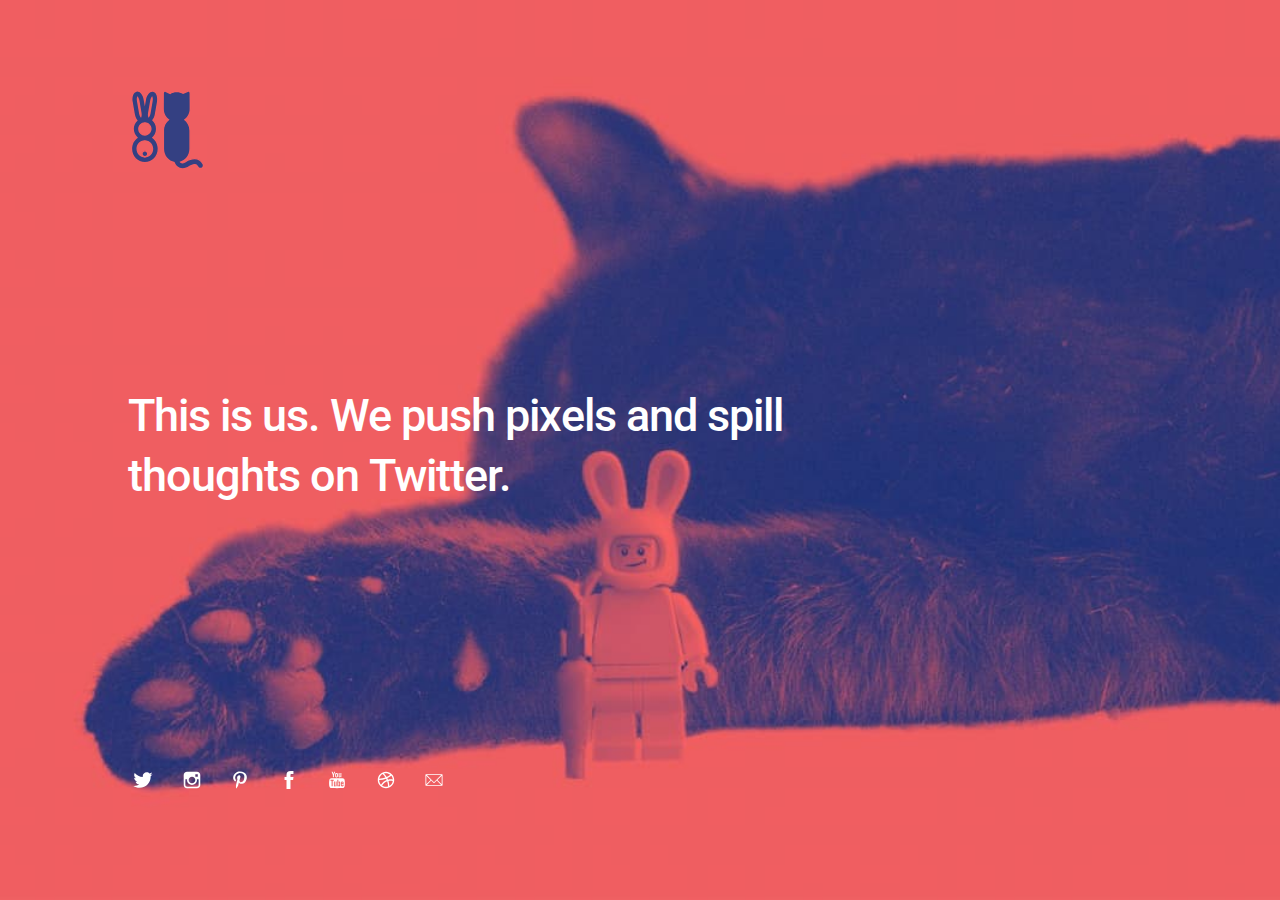
==== index.html @ 2651a882 "Step1" ====
<!DOCTYPE html>
<html lang="de">

<head>

	<meta charset="UTF-8" />
	<meta http-equiv="X-UA-Compatible" content="IE=edge" />

	<!-- SEO -->
	<title>Meine schöne Website</title>
	<meta name="description" content="Das ist die Beschreibung" />
	<meta name="robots" content="index, follow" />

	<!-- Social & Open Graph -->
	<meta property="og:title" content="" />
	<meta property="og:description" content="" />
	<meta property="og:image" content="">
	<meta property="og:url" content=""/>
	<meta name="twitter:title" content="" />
	<meta name="twitter:description" content="" />
	<meta name="twitter:image" content="" />
	<meta name="twitter:card" content="summary_large_image" />
	<meta name="twitter:site" content="" />
	<meta name="twitter:creator" content="" />

	<!-- Favicon -->
	<link rel="icon" type="image/png" href="images/favicon.png" sizes="32x32">

	<!-- Styles -->
	<link rel='stylesheet' href='assets/css/me.css' type='text/css' media='screen' />
	<meta name="viewport" content="width=device-width,initial-scale=1" />

</head>

<body id="fullsingle" class="page-template-page-fullsingle-me">

<div class="fs-me">

	<!-- Content Container -->
	<div class="me-content">

		<div class="logo">

			<img src="images/logo.svg" alt="Logo" width=80 height=80/>

		</div>

		<div class="bio">

			<p>This is us. We push pixels and spill thoughts on Twitter.</p>

		</div>

		<div class="network">

			<ul>

				<li>
					<a class="icon-twitter" href="#">
						<svg class="svg-icon" viewBox="0 0 20 20">
							<path fill="none" d="M18.258,3.266c-0.693,0.405-1.46,0.698-2.277,0.857c-0.653-0.686-1.586-1.115-2.618-1.115c-1.98,0-3.586,1.581-3.586,3.53c0,0.276,0.031,0.545,0.092,0.805C6.888,7.195,4.245,5.79,2.476,3.654C2.167,4.176,1.99,4.781,1.99,5.429c0,1.224,0.633,2.305,1.596,2.938C2.999,8.349,2.445,8.19,1.961,7.925C1.96,7.94,1.96,7.954,1.96,7.97c0,1.71,1.237,3.138,2.877,3.462c-0.301,0.08-0.617,0.123-0.945,0.123c-0.23,0-0.456-0.021-0.674-0.062c0.456,1.402,1.781,2.422,3.35,2.451c-1.228,0.947-2.773,1.512-4.454,1.512c-0.291,0-0.575-0.016-0.855-0.049c1.588,1,3.473,1.586,5.498,1.586c6.598,0,10.205-5.379,10.205-10.045c0-0.153-0.003-0.305-0.01-0.456c0.7-0.499,1.308-1.12,1.789-1.827c-0.644,0.28-1.334,0.469-2.06,0.555C17.422,4.782,17.99,4.091,18.258,3.266"></path>
						</svg>
					</a>
				</li>

				<li>
					<a class="icon-instagram" href="#">
						<svg class="svg-icon" viewBox="0 0 20 20">
							<path fill="none" d="M14.52,2.469H5.482c-1.664,0-3.013,1.349-3.013,3.013v9.038c0,1.662,1.349,3.012,3.013,3.012h9.038c1.662,0,3.012-1.35,3.012-3.012V5.482C17.531,3.818,16.182,2.469,14.52,2.469 M13.012,4.729h2.26v2.259h-2.26V4.729z M10,6.988c1.664,0,3.012,1.349,3.012,3.012c0,1.664-1.348,3.013-3.012,3.013c-1.664,0-3.012-1.349-3.012-3.013C6.988,8.336,8.336,6.988,10,6.988 M16.025,14.52c0,0.831-0.676,1.506-1.506,1.506H5.482c-0.831,0-1.507-0.675-1.507-1.506V9.247h1.583C5.516,9.494,5.482,9.743,5.482,10c0,2.497,2.023,4.52,4.518,4.52c2.494,0,4.52-2.022,4.52-4.52c0-0.257-0.035-0.506-0.076-0.753h1.582V14.52z"></path>
						</svg>
					</a>
				</li>

				<li>
					<a class="icon-pinterest" href="#">
						<svg class="svg-icon" viewBox="0 0 20 20">
							<path fill="none" d="M9.797,2.214C9.466,2.256,9.134,2.297,8.802,2.338C8.178,2.493,7.498,2.64,6.993,2.935C5.646,3.723,4.712,4.643,4.087,6.139C3.985,6.381,3.982,6.615,3.909,6.884c-0.48,1.744,0.37,3.548,1.402,4.173c0.198,0.119,0.649,0.332,0.815,0.049c0.092-0.156,0.071-0.364,0.128-0.546c0.037-0.12,0.154-0.347,0.127-0.496c-0.046-0.255-0.319-0.416-0.434-0.62C5.715,9.027,5.703,8.658,5.59,8.101c0.009-0.075,0.017-0.149,0.026-0.224C5.65,7.254,5.755,6.805,5.948,6.362c0.564-1.301,1.47-2.025,2.931-2.458c0.327-0.097,1.25-0.252,1.734-0.149c0.289,0.05,0.577,0.099,0.866,0.149c1.048,0.33,1.811,0.938,2.218,1.888c0.256,0.591,0.33,1.725,0.154,2.483c-0.085,0.36-0.072,0.667-0.179,0.993c-0.397,1.206-0.979,2.323-2.295,2.633c-0.868,0.205-1.519-0.324-1.733-0.869c-0.06-0.151-0.161-0.418-0.101-0.671c0.229-0.978,0.56-1.854,0.815-2.831c0.243-0.931-0.218-1.665-0.943-1.837C8.513,5.478,7.816,6.312,7.579,6.858C7.39,7.292,7.276,8.093,7.426,8.672c0.047,0.183,0.269,0.674,0.23,0.844c-0.174,0.755-0.372,1.568-0.587,2.31c-0.223,0.771-0.344,1.562-0.56,2.311c-0.1,0.342-0.096,0.709-0.179,1.066v0.521c-0.075,0.33-0.019,0.916,0.051,1.242c0.045,0.209-0.027,0.467,0.076,0.621c0.002,0.111,0.017,0.135,0.052,0.199c0.319-0.01,0.758-0.848,0.917-1.094c0.304-0.467,0.584-0.967,0.816-1.514c0.208-0.494,0.241-1.039,0.408-1.566c0.12-0.379,0.292-0.824,0.331-1.24h0.025c0.066,0.229,0.306,0.395,0.485,0.52c0.56,0.4,1.525,0.77,2.573,0.523c1.188-0.281,2.133-0.838,2.755-1.664c0.457-0.609,0.804-1.313,1.07-2.112c0.131-0.392,0.158-0.826,0.256-1.241c0.241-1.043-0.082-2.298-0.384-2.981C14.847,3.35,12.902,2.17,9.797,2.214"></path>
						</svg>
					</a>
				</li>

				<li>
					<a class="icon-facebook" href="#">
						<svg class="svg-icon" viewBox="0 0 20 20">
							<path fill="none" d="M11.344,5.71c0-0.73,0.074-1.122,1.199-1.122h1.502V1.871h-2.404c-2.886,0-3.903,1.36-3.903,3.646v1.765h-1.8V10h1.8v8.128h3.601V10h2.403l0.32-2.718h-2.724L11.344,5.71z"></path>
						</svg>
					</a>
				</li>

				<li>
					<a class="icon-youtube" href="#">
						<svg class="svg-icon" viewBox="0 0 20 20">
							<path fill="none" d="M9.426,7.625h0.271c0.596,0,1.079-0.48,1.079-1.073V4.808c0-0.593-0.483-1.073-1.079-1.073H9.426c-0.597,0-1.079,0.48-1.079,1.073v1.745C8.347,7.145,8.83,7.625,9.426,7.625 M9.156,4.741c0-0.222,0.182-0.402,0.404-0.402c0.225,0,0.405,0.18,0.405,0.402V6.62c0,0.222-0.181,0.402-0.405,0.402c-0.223,0-0.404-0.181-0.404-0.402V4.741z M12.126,7.625c0.539,0,1.013-0.47,1.013-0.47v0.403h0.81V3.735h-0.81v2.952c0,0-0.271,0.335-0.54,0.335c-0.271,0-0.271-0.202-0.271-0.202V3.735h-0.81v3.354C11.519,7.089,11.586,7.625,12.126,7.625 M6.254,7.559H7.2v-2.08l1.079-2.952H7.401L6.727,4.473L6.052,2.527H5.107l1.146,2.952V7.559z M11.586,12.003c-0.175,0-0.312,0.104-0.405,0.204v2.706c0.086,0.091,0.213,0.18,0.405,0.18c0.405,0,0.405-0.451,0.405-0.451v-2.188C11.991,12.453,11.924,12.003,11.586,12.003 M14.961,8.463c0,0-2.477-0.129-4.961-0.129c-2.475,0-4.96,0.129-4.96,0.129c-1.119,0-2.025,0.864-2.025,1.93c0,0-0.203,1.252-0.203,2.511c0,1.252,0.203,2.51,0.203,2.51c0,1.066,0.906,1.931,2.025,1.931c0,0,2.438,0.129,4.96,0.129c2.437,0,4.961-0.129,4.961-0.129c1.117,0,2.024-0.864,2.024-1.931c0,0,0.202-1.268,0.202-2.51c0-1.268-0.202-2.511-0.202-2.511C16.985,9.328,16.078,8.463,14.961,8.463 M7.065,10.651H6.052v5.085H5.107v-5.085H4.095V9.814h2.97V10.651z M9.628,15.736h-0.81v-0.386c0,0-0.472,0.45-1.012,0.45c-0.54,0-0.606-0.515-0.606-0.515v-3.991h0.809v3.733c0,0,0,0.193,0.271,0.193c0.27,0,0.54-0.322,0.54-0.322v-3.604h0.81V15.736z M12.801,14.771c0,0,0,1.03-0.742,1.03c-0.455,0-0.73-0.241-0.878-0.429v0.364h-0.876V9.814h0.876v1.92c0.135-0.142,0.464-0.439,0.878-0.439c0.54,0,0.742,0.45,0.742,1.03V14.771z M15.973,12.39v1.287h-1.688v0.965c0,0,0,0.451,0.405,0.451s0.405-0.451,0.405-0.451v-0.45h0.877v0.708c0,0-0.136,0.901-1.215,0.901c-1.08,0-1.282-0.901-1.282-0.901v-2.51c0,0,0-1.095,1.282-1.095S15.973,12.39,15.973,12.39 M14.69,12.003c-0.405,0-0.405,0.45-0.405,0.45v0.579h0.811v-0.579C15.096,12.453,15.096,12.003,14.69,12.003"></path>
						</svg>
					</a>
				</li>

				<li>
					<a class="icon-dribbble" href="#">
						<svg class="svg-icon" viewBox="0 0 20 20">
							<path fill="none" d="M10,2.531c-4.125,0-7.469,3.344-7.469,7.469c0,4.125,3.344,7.469,7.469,7.469c4.125,0,7.469-3.344,7.469-7.469C17.469,5.875,14.125,2.531,10,2.531 M10,3.776c1.48,0,2.84,0.519,3.908,1.384c-1.009,0.811-2.111,1.512-3.298,2.066C9.914,6.072,9.077,5.017,8.14,4.059C8.728,3.876,9.352,3.776,10,3.776 M6.903,4.606c0.962,0.93,1.82,1.969,2.53,3.112C7.707,8.364,5.849,8.734,3.902,8.75C4.264,6.976,5.382,5.481,6.903,4.606 M3.776,10c2.219,0,4.338-0.418,6.29-1.175c0.209,0.404,0.405,0.813,0.579,1.236c-2.147,0.805-3.953,2.294-5.177,4.195C4.421,13.143,3.776,11.648,3.776,10 M10,16.224c-1.337,0-2.572-0.426-3.586-1.143c1.079-1.748,2.709-3.119,4.659-3.853c0.483,1.488,0.755,3.071,0.784,4.714C11.271,16.125,10.646,16.224,10,16.224 M13.075,15.407c-0.072-1.577-0.342-3.103-0.806-4.542c0.673-0.154,1.369-0.243,2.087-0.243c0.621,0,1.22,0.085,1.807,0.203C15.902,12.791,14.728,14.465,13.075,15.407 M14.356,9.378c-0.868,0-1.708,0.116-2.515,0.313c-0.188-0.464-0.396-0.917-0.621-1.359c1.294-0.612,2.492-1.387,3.587-2.284c0.798,0.97,1.302,2.187,1.395,3.517C15.602,9.455,14.99,9.378,14.356,9.378"></path>
						</svg>
					</a>
				</li>

				<!-- email icon reference one -->
				<li>
					<a class="icon-email" href="#">
						<svg class="svg-icon" viewBox="0 0 20 20">
							<path d="M17.388,4.751H2.613c-0.213,0-0.389,0.175-0.389,0.389v9.72c0,0.216,0.175,0.389,0.389,0.389h14.775c0.214,0,0.389-0.173,0.389-0.389v-9.72C17.776,4.926,17.602,4.751,17.388,4.751 M16.448,5.53L10,11.984L3.552,5.53H16.448zM3.002,6.081l3.921,3.925l-3.921,3.925V6.081z M3.56,14.471l3.914-3.916l2.253,2.253c0.153,0.153,0.395,0.153,0.548,0l2.253-2.253l3.913,3.916H3.56z M16.999,13.931l-3.921-3.925l3.921-3.925V13.931z"></path>
						</svg>
					</a>
				</li>

				<!-- email icon reference two
				<li>
					<a class="icon-email" href="#">
						<svg class="svg-icon" viewBox="0 0 20 20">
							<path fill="none" d="M19.291,3.026c0.002-0.15-0.053-0.301-0.167-0.415c-0.122-0.122-0.286-0.172-0.444-0.161H1.196
								c-0.16-0.011-0.322,0.039-0.444,0.161C0.637,2.725,0.583,2.875,0.585,3.026c0,0.003-0.002,0.006-0.002,0.009v14.032
								c0,0.322,0.262,0.584,0.585,0.584h17.54c0.322,0,0.584-0.262,0.584-0.584V3.035C19.292,3.032,19.291,3.029,19.291,3.026z
								 M17.147,3.619l-7.21,6.251L2.728,3.619H17.147z M18.122,15.896c0,0.323-0.261,0.584-0.584,0.584H2.337
								c-0.323,0-0.585-0.261-0.585-0.584V4.292l7.732,6.704c0.013,0.017,0.019,0.035,0.034,0.052c0.115,0.114,0.268,0.169,0.419,0.166
								c0.151,0.003,0.304-0.052,0.419-0.166c0.015-0.017,0.021-0.035,0.034-0.052l7.731-6.704V15.896z"></path>
						</svg>
					</a>
				</li>
				-->

			</ul>
		</div>
	</div>
</div>

</body>
</html>
---- assets/css/me.css ----
/* -- CSS Reset -- */
@import url("https://fonts.googleapis.com/css?family=Roboto:400,500");
html, body, div, span, applet, object, iframe,
h1, h2, h3, h4, h5, h6, p, blockquote, pre,
a, abbr, acronym, address, big, cite, code,
del, dfn, em, img, ins, kbd, q, s, samp,
small, strike, strong, sub, sup, tt, var,
b, u, i, center,
dl, dt, dd, ol, ul, li,
fieldset, form, label, legend,
table, caption, tbody, tfoot, thead, tr, th, td,
article, aside, canvas, details, embed,
figure, figcaption, footer, header, hgroup,
menu, nav, output, ruby, section, summary,
time, mark, audio, video {
  margin: 0;
  padding: 0;
  border: 0;
  font-size: 100%;
  font: inherit;
  vertical-align: baseline; }

article, aside, details, figcaption, figure,
footer, header, hgroup, menu, nav, section {
  display: block; }

body {
  line-height: 1; }

ol, ul {
  list-style: none; }

blockquote, q {
  quotes: none; }

blockquote:before, blockquote:after,
q:before, q:after {
  content: '';
  content: none; }

table {
  border-collapse: collapse;
  border-spacing: 0; }

* {
  -webkit-font-smoothing: antialiased;
  -moz-osx-font-smoothing: grayscale;
  text-rendering: optimizeLegibility;
  -moz-font-feature-settings: "liga" on;
  margin: 0; }

img.alignright {
  float: right; }

img.alignleft {
  float: left; }

img.aligncenter {
  clear: both;
  display: block;
  margin-right: auto;
  margin-left: auto; }

body {
  background-color: #FFFFFF;
  border-style: none; }

body,
p,
a,
a:hover {
  color: #000000; }

a,
a:hover {
  text-decoration: none;
  border: none;
  border-style: none;
  box-shadow: none; }

/* -- Content -- */
@-webkit-keyframes fadein {
  from {
    opacity: 0; }
  to {
    opacity: 1; } }
@keyframes fadein {
  from {
    opacity: 0; }
  to {
    opacity: 1; } }

html {
  background-color: #141414; }

body.page-template-page-fullsingle-me {
  height: 100vh;
  background-color: #141414;
  font-family: 'Roboto', sans-serif;
  font-weight: 500;
  font-size: 45px;
  line-height: 60px;
  letter-spacing: -0.5px;
  color: #999999;
  color: #fff;
  background-image: url("../../images/hur.jpg");
  background-position: center center;
  background-size: cover; }
  body.page-template-page-fullsingle-me p {
    margin-bottom: 28px;
    color: #fff; }
    @media (max-width: 800px) {
      body.page-template-page-fullsingle-me p {
        font-size: 32px;
        line-height: 40px; } }

.fs-me {
  padding: 10vh 10vw;
  overflow: hidden;
  position: absolute;
  z-index: 1000; }
  @media (max-width: 500px) {
    .fs-me {
      padding: 5vh 5vw;
      text-align: center; } }
  .fs-me .me-content {
    height: 80vh;
    display: -webkit-box;
    display: -ms-flexbox;
    display: flex;
    -webkit-box-orient: vertical;
    -webkit-box-direction: normal;
        -ms-flex-direction: column;
            flex-direction: column; }
    @media (max-width: 500px) {
      .fs-me .me-content {
        height: 90vh; } }

.logo {
  -webkit-box-flex: 1;
      -ms-flex: 1 1 auto;
          flex: 1 1 auto;
  display: -webkit-box;
  display: -ms-flexbox;
  display: flex;
  -webkit-box-orient: vertical;
  -webkit-box-direction: normal;
      -ms-flex-direction: column;
          flex-direction: column;
  -ms-flex-item-align: left;
      align-self: left;
  -webkit-animation: fadein 2s;
          animation: fadein 2s; }
  @media (max-width: 500px) {
    .logo {
      -ms-flex-item-align: center;
          -ms-grid-row-align: center;
          align-self: center; } }
  .logo img {
    max-width: 165px;
    height: auto; }

.bio {
  -webkit-box-flex: 1;
      -ms-flex: 1 1 auto;
          flex: 1 1 auto;
  display: -webkit-box;
  display: -ms-flexbox;
  display: flex;
  -webkit-box-orient: vertical;
  -webkit-box-direction: normal;
      -ms-flex-direction: column;
          flex-direction: column;
  -webkit-box-pack: center;
      -ms-flex-pack: center;
          justify-content: center;
  -webkit-animation: fadein 4s;
          animation: fadein 4s;
  letter-spacing: -1px;
  max-width: 66%; }
  @media (max-width: 800px) {
    .bio {
      max-width: none; } }
  .bio a {
    color: #CCCCCC;
    transition: 1s; 
    text-decoration: underline;

  }
    .bio a:hover {
      color: #FFFFFF;
      transition: 0.1s; }

.network {
  -webkit-box-flex: 1;
      -ms-flex: 1 1 auto;
          flex: 1 1 auto;
  display: -webkit-box;
  display: -ms-flexbox;
  display: flex;
  -webkit-box-orient: vertical;
  -webkit-box-direction: normal;
      -ms-flex-direction: column;
          flex-direction: column;
  -webkit-animation: fadein 6s;
          animation: fadein 6s;
  margin-top: auto; }
  .network ul {
    -webkit-animation: fadein 6s;
            animation: fadein 6s;
    margin-top: auto; }
    .network ul li {
      display: inline-block;
      margin-right: 8px; }
      .network ul li a {
        display: inline-block;
        width: 30px;
        height: 30px;
        cursor: pointer; }
        .network ul li a .svg-icon {
          padding: 4px;
          width: 22px;
          height: 22px;
          margin: 0;
          display: block; }
        .network ul li a .svg-icon path,
        .network ul li a .svg-icon polygon,
        .network ul li a .svg-icon rect {
          fill: #fff;
          transition: 1s; }
        .network ul li a .svg-icon circle {
          stroke: #999999;
          stroke-width: 1; }
      .network ul li a:hover .svg-icon path,
      .network ul li a:hover .svg-icon polygon,
      .network ul li a:hover .svg-icon rect {
        fill: #999999;
        transition: 0.1s; }

.credit {
  margin-bottom: 0;
  -webkit-animation: fadein 8s;
          animation: fadein 8s; }
  .credit p {
    font-size: 12px;
    line-height: 14px;
    font-weight: 400;
    opacity: 0.4; }
    .credit p a {
      color: #999999; }

body.page-template-page-fullsingle-me.me-video {
  background-image: none; }
  body.page-template-page-fullsingle-me.me-video .me-video-container {
    overflow: hidden;
    position: absolute;
    z-index: 0;
    width: 100vw;
    height: 100vh; }
  body.page-template-page-fullsingle-me.me-video video.video {
    -o-object-fit: cover;
       object-fit: cover;
    -o-object-position: 50% 50%;
       object-position: 50% 50%;
    width: 100%;
    height: 100%; }
  body.page-template-page-fullsingle-me.me-video .video-wrap {
    position: absolute;
    top: 50%;
    left: 50%;
    -webkit-transform: translate(-50%, -50%);
            transform: translate(-50%, -50%); }
  body.page-template-page-fullsingle-me.me-video .video-container {
    position: relative;
    overflow: hidden;
    height: 56.25vw;
    width: 100vw; }
    @media (max-aspect-ratio: 16 / 9) {
      body.page-template-page-fullsingle-me.me-video .video-container {
        height: 100vh;
        width: 177.7777777778vh; } }
  body.page-template-page-fullsingle-me.me-video .video-container iframe,
  body.page-template-page-fullsingle-me.me-video .video-container object,
  body.page-template-page-fullsingle-me.me-video .video-container embed {
    position: absolute;
    top: 0;
    left: 0;
    width: 100%;
    height: 100%; }
  body.page-template-page-fullsingle-me.me-video .fs-me {
    background-color: rgba(0, 0, 0, 0.6); }
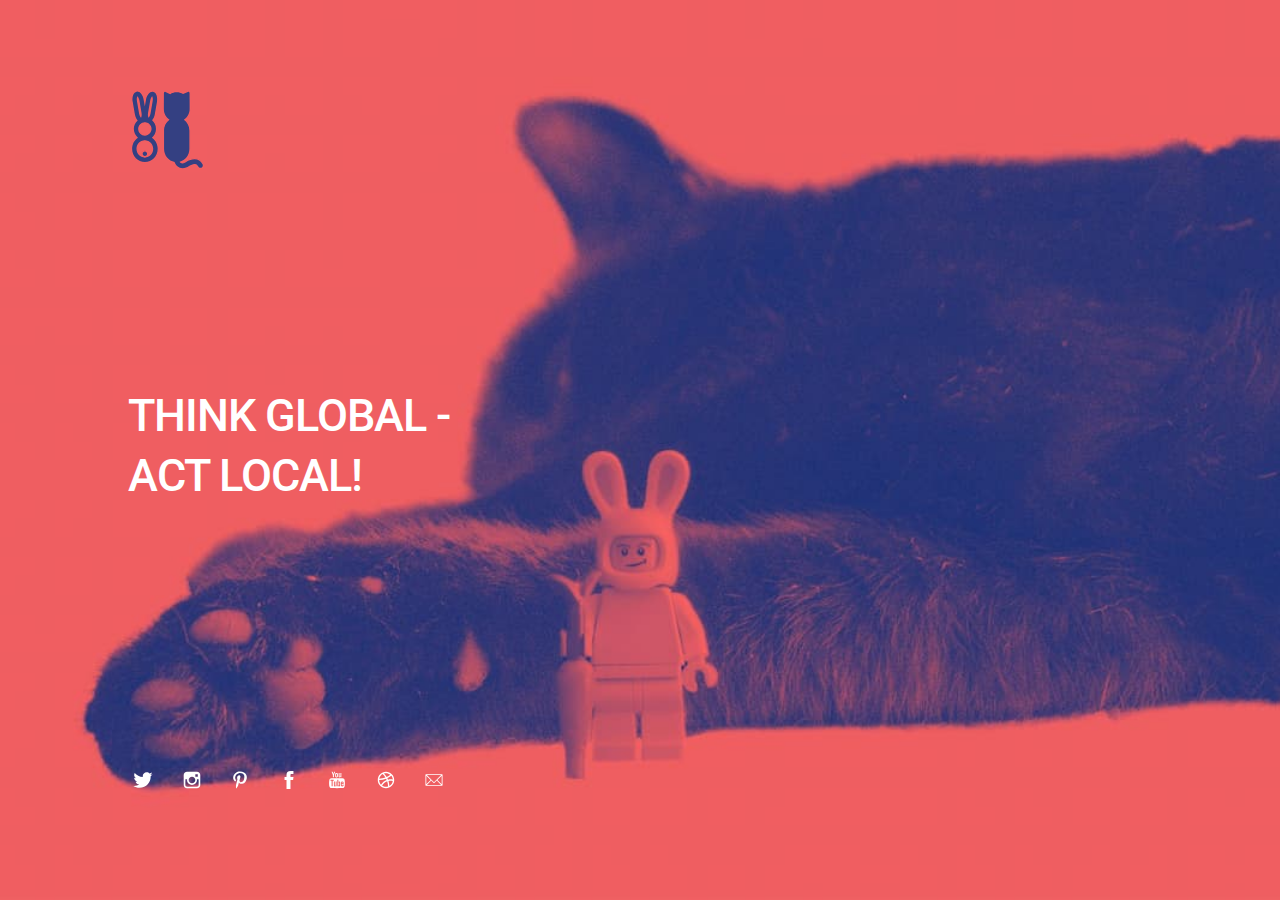
==== commit f9eadbe1: "Step 3. Motto" ====
--- a/index.html
+++ b/index.html
@@ -7,7 +7,7 @@
 	<meta http-equiv="X-UA-Compatible" content="IE=edge" />
 
 	<!-- SEO -->
-	<title>Meine schöne Website</title>
+	<title>lifesurf goals</title>
 	<meta name="description" content="Das ist die Beschreibung" />
 	<meta name="robots" content="index, follow" />
 
@@ -47,7 +47,7 @@
 
 		<div class="bio">
 
-			<p>This is us. We push pixels and spill thoughts on Twitter.</p>
+			<p>THINK GLOBAL - ACT LOCAL!</p>
 
 		</div>
 
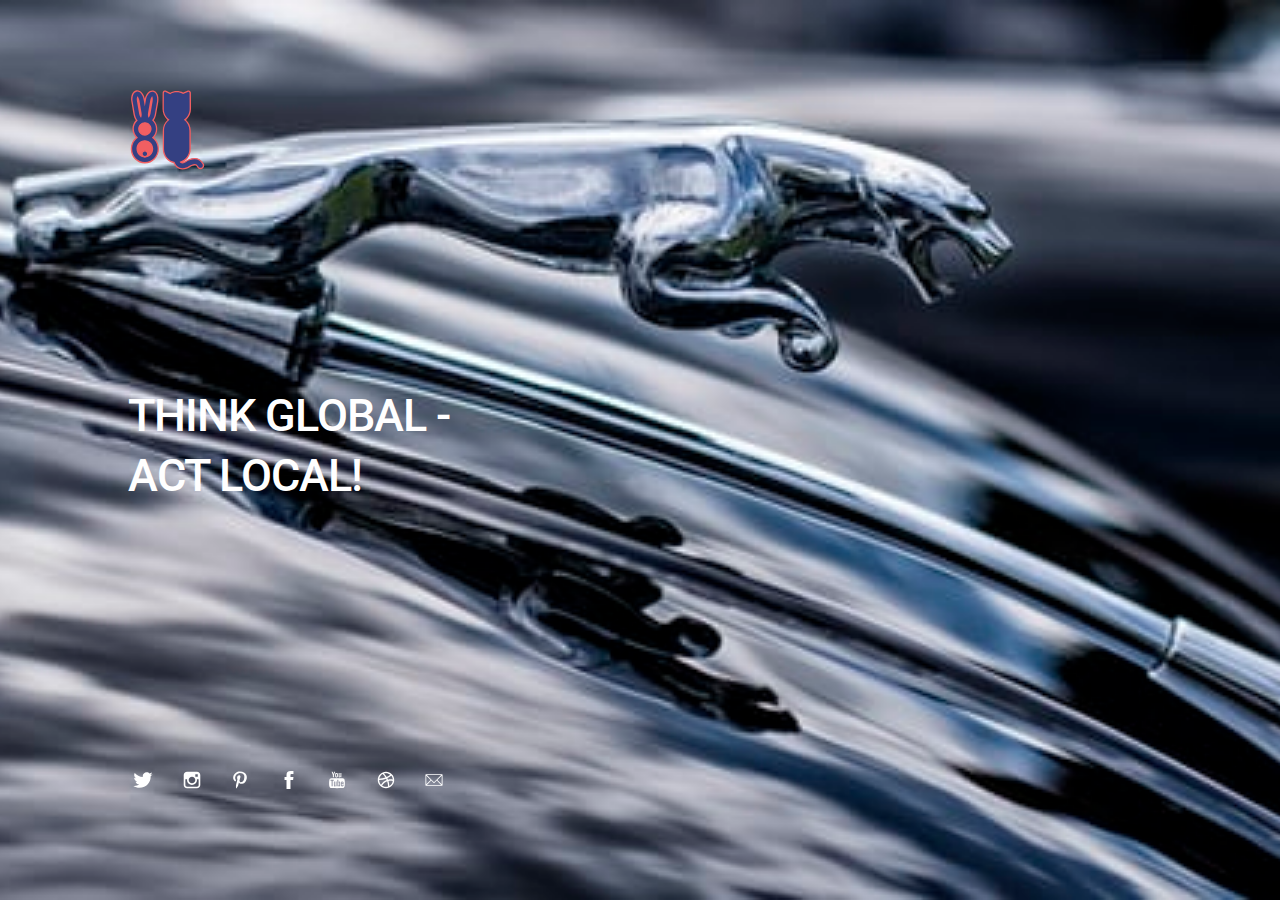
==== commit fca1522e: "Step 5" ====
--- a/index.html
+++ b/index.html
@@ -64,7 +64,7 @@
 				</li>
 
 				<li>
-					<a class="icon-instagram" href="#">
+					<a class="icon-instagram" href="http://instagram.com/lifesurfer1305">
 						<svg class="svg-icon" viewBox="0 0 20 20">
 							<path fill="none" d="M14.52,2.469H5.482c-1.664,0-3.013,1.349-3.013,3.013v9.038c0,1.662,1.349,3.012,3.013,3.012h9.038c1.662,0,3.012-1.35,3.012-3.012V5.482C17.531,3.818,16.182,2.469,14.52,2.469 M13.012,4.729h2.26v2.259h-2.26V4.729z M10,6.988c1.664,0,3.012,1.349,3.012,3.012c0,1.664-1.348,3.013-3.012,3.013c-1.664,0-3.012-1.349-3.012-3.013C6.988,8.336,8.336,6.988,10,6.988 M16.025,14.52c0,0.831-0.676,1.506-1.506,1.506H5.482c-0.831,0-1.507-0.675-1.507-1.506V9.247h1.583C5.516,9.494,5.482,9.743,5.482,10c0,2.497,2.023,4.52,4.518,4.52c2.494,0,4.52-2.022,4.52-4.52c0-0.257-0.035-0.506-0.076-0.753h1.582V14.52z"></path>
 						</svg>
--- a/assets/css/me.css
+++ b/assets/css/me.css
@@ -103,7 +103,7 @@
   letter-spacing: -0.5px;
   color: #999999;
   color: #fff;
-  background-image: url("../../images/hur.jpg");
+  background-image: url("../../images/jaguar.jpg");
   background-position: center center;
   background-size: cover; }
   body.page-template-page-fullsingle-me p {
@@ -183,7 +183,7 @@
       max-width: none; } }
   .bio a {
     color: #CCCCCC;
-    transition: 1s; 
+    transition: 1s;
     text-decoration: underline;
 
   }
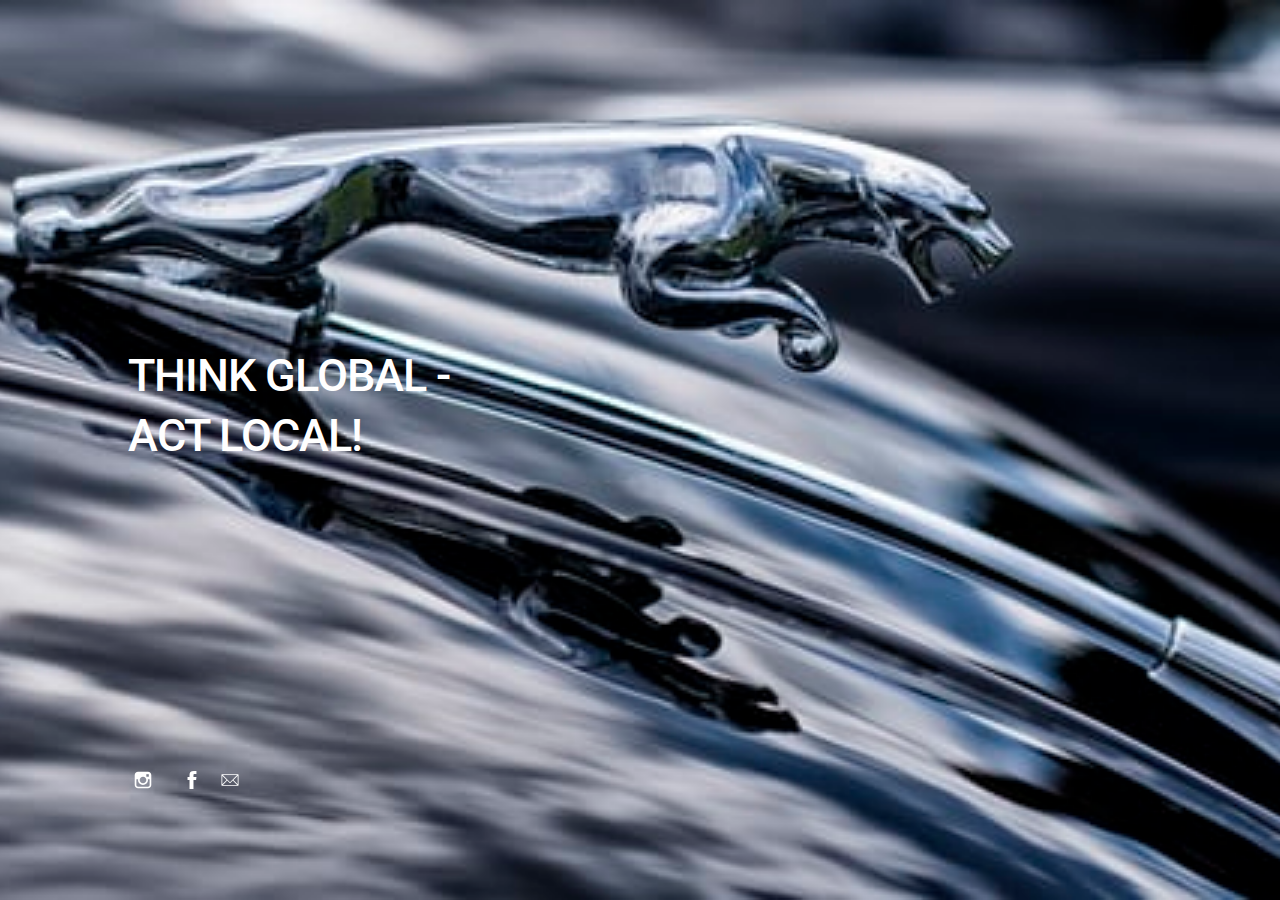
==== commit ae8f1fe4: "Step 5. Icons" ====
--- a/index.html
+++ b/index.html
@@ -41,7 +41,7 @@
 
 		<div class="logo">
 
-			<img src="images/logo.svg" alt="Logo" width=80 height=80/>
+			<!-- <img src="images/logo.svg" alt="Logo" width=80 height=80/> -->
 
 		</div>
 
@@ -55,13 +55,13 @@
 
 			<ul>
 
-				<li>
+				<!-- <li>
 					<a class="icon-twitter" href="#">
 						<svg class="svg-icon" viewBox="0 0 20 20">
 							<path fill="none" d="M18.258,3.266c-0.693,0.405-1.46,0.698-2.277,0.857c-0.653-0.686-1.586-1.115-2.618-1.115c-1.98,0-3.586,1.581-3.586,3.53c0,0.276,0.031,0.545,0.092,0.805C6.888,7.195,4.245,5.79,2.476,3.654C2.167,4.176,1.99,4.781,1.99,5.429c0,1.224,0.633,2.305,1.596,2.938C2.999,8.349,2.445,8.19,1.961,7.925C1.96,7.94,1.96,7.954,1.96,7.97c0,1.71,1.237,3.138,2.877,3.462c-0.301,0.08-0.617,0.123-0.945,0.123c-0.23,0-0.456-0.021-0.674-0.062c0.456,1.402,1.781,2.422,3.35,2.451c-1.228,0.947-2.773,1.512-4.454,1.512c-0.291,0-0.575-0.016-0.855-0.049c1.588,1,3.473,1.586,5.498,1.586c6.598,0,10.205-5.379,10.205-10.045c0-0.153-0.003-0.305-0.01-0.456c0.7-0.499,1.308-1.12,1.789-1.827c-0.644,0.28-1.334,0.469-2.06,0.555C17.422,4.782,17.99,4.091,18.258,3.266"></path>
 						</svg>
 					</a>
-				</li>
+				</li> -->
 
 				<li>
 					<a class="icon-instagram" href="http://instagram.com/lifesurfer1305">
@@ -71,21 +71,21 @@
 					</a>
 				</li>
 
-				<li>
+				<!-- <li>
 					<a class="icon-pinterest" href="#">
 						<svg class="svg-icon" viewBox="0 0 20 20">
 							<path fill="none" d="M9.797,2.214C9.466,2.256,9.134,2.297,8.802,2.338C8.178,2.493,7.498,2.64,6.993,2.935C5.646,3.723,4.712,4.643,4.087,6.139C3.985,6.381,3.982,6.615,3.909,6.884c-0.48,1.744,0.37,3.548,1.402,4.173c0.198,0.119,0.649,0.332,0.815,0.049c0.092-0.156,0.071-0.364,0.128-0.546c0.037-0.12,0.154-0.347,0.127-0.496c-0.046-0.255-0.319-0.416-0.434-0.62C5.715,9.027,5.703,8.658,5.59,8.101c0.009-0.075,0.017-0.149,0.026-0.224C5.65,7.254,5.755,6.805,5.948,6.362c0.564-1.301,1.47-2.025,2.931-2.458c0.327-0.097,1.25-0.252,1.734-0.149c0.289,0.05,0.577,0.099,0.866,0.149c1.048,0.33,1.811,0.938,2.218,1.888c0.256,0.591,0.33,1.725,0.154,2.483c-0.085,0.36-0.072,0.667-0.179,0.993c-0.397,1.206-0.979,2.323-2.295,2.633c-0.868,0.205-1.519-0.324-1.733-0.869c-0.06-0.151-0.161-0.418-0.101-0.671c0.229-0.978,0.56-1.854,0.815-2.831c0.243-0.931-0.218-1.665-0.943-1.837C8.513,5.478,7.816,6.312,7.579,6.858C7.39,7.292,7.276,8.093,7.426,8.672c0.047,0.183,0.269,0.674,0.23,0.844c-0.174,0.755-0.372,1.568-0.587,2.31c-0.223,0.771-0.344,1.562-0.56,2.311c-0.1,0.342-0.096,0.709-0.179,1.066v0.521c-0.075,0.33-0.019,0.916,0.051,1.242c0.045,0.209-0.027,0.467,0.076,0.621c0.002,0.111,0.017,0.135,0.052,0.199c0.319-0.01,0.758-0.848,0.917-1.094c0.304-0.467,0.584-0.967,0.816-1.514c0.208-0.494,0.241-1.039,0.408-1.566c0.12-0.379,0.292-0.824,0.331-1.24h0.025c0.066,0.229,0.306,0.395,0.485,0.52c0.56,0.4,1.525,0.77,2.573,0.523c1.188-0.281,2.133-0.838,2.755-1.664c0.457-0.609,0.804-1.313,1.07-2.112c0.131-0.392,0.158-0.826,0.256-1.241c0.241-1.043-0.082-2.298-0.384-2.981C14.847,3.35,12.902,2.17,9.797,2.214"></path>
 						</svg>
 					</a>
-				</li>
+				</li> -->
 
 				<li>
-					<a class="icon-facebook" href="#">
+					<a class="icon-facebook" href="de-de.facebook.com/janaregner">
 						<svg class="svg-icon" viewBox="0 0 20 20">
 							<path fill="none" d="M11.344,5.71c0-0.73,0.074-1.122,1.199-1.122h1.502V1.871h-2.404c-2.886,0-3.903,1.36-3.903,3.646v1.765h-1.8V10h1.8v8.128h3.601V10h2.403l0.32-2.718h-2.724L11.344,5.71z"></path>
 						</svg>
 					</a>
-				</li>
+				<!-- </li>
 
 				<li>
 					<a class="icon-youtube" href="#">
@@ -93,15 +93,15 @@
 							<path fill="none" d="M9.426,7.625h0.271c0.596,0,1.079-0.48,1.079-1.073V4.808c0-0.593-0.483-1.073-1.079-1.073H9.426c-0.597,0-1.079,0.48-1.079,1.073v1.745C8.347,7.145,8.83,7.625,9.426,7.625 M9.156,4.741c0-0.222,0.182-0.402,0.404-0.402c0.225,0,0.405,0.18,0.405,0.402V6.62c0,0.222-0.181,0.402-0.405,0.402c-0.223,0-0.404-0.181-0.404-0.402V4.741z M12.126,7.625c0.539,0,1.013-0.47,1.013-0.47v0.403h0.81V3.735h-0.81v2.952c0,0-0.271,0.335-0.54,0.335c-0.271,0-0.271-0.202-0.271-0.202V3.735h-0.81v3.354C11.519,7.089,11.586,7.625,12.126,7.625 M6.254,7.559H7.2v-2.08l1.079-2.952H7.401L6.727,4.473L6.052,2.527H5.107l1.146,2.952V7.559z M11.586,12.003c-0.175,0-0.312,0.104-0.405,0.204v2.706c0.086,0.091,0.213,0.18,0.405,0.18c0.405,0,0.405-0.451,0.405-0.451v-2.188C11.991,12.453,11.924,12.003,11.586,12.003 M14.961,8.463c0,0-2.477-0.129-4.961-0.129c-2.475,0-4.96,0.129-4.96,0.129c-1.119,0-2.025,0.864-2.025,1.93c0,0-0.203,1.252-0.203,2.511c0,1.252,0.203,2.51,0.203,2.51c0,1.066,0.906,1.931,2.025,1.931c0,0,2.438,0.129,4.96,0.129c2.437,0,4.961-0.129,4.961-0.129c1.117,0,2.024-0.864,2.024-1.931c0,0,0.202-1.268,0.202-2.51c0-1.268-0.202-2.511-0.202-2.511C16.985,9.328,16.078,8.463,14.961,8.463 M7.065,10.651H6.052v5.085H5.107v-5.085H4.095V9.814h2.97V10.651z M9.628,15.736h-0.81v-0.386c0,0-0.472,0.45-1.012,0.45c-0.54,0-0.606-0.515-0.606-0.515v-3.991h0.809v3.733c0,0,0,0.193,0.271,0.193c0.27,0,0.54-0.322,0.54-0.322v-3.604h0.81V15.736z M12.801,14.771c0,0,0,1.03-0.742,1.03c-0.455,0-0.73-0.241-0.878-0.429v0.364h-0.876V9.814h0.876v1.92c0.135-0.142,0.464-0.439,0.878-0.439c0.54,0,0.742,0.45,0.742,1.03V14.771z M15.973,12.39v1.287h-1.688v0.965c0,0,0,0.451,0.405,0.451s0.405-0.451,0.405-0.451v-0.45h0.877v0.708c0,0-0.136,0.901-1.215,0.901c-1.08,0-1.282-0.901-1.282-0.901v-2.51c0,0,0-1.095,1.282-1.095S15.973,12.39,15.973,12.39 M14.69,12.003c-0.405,0-0.405,0.45-0.405,0.45v0.579h0.811v-0.579C15.096,12.453,15.096,12.003,14.69,12.003"></path>
 						</svg>
 					</a>
-				</li>
+				</li> -->
 
-				<li>
+				<!-- <li>
 					<a class="icon-dribbble" href="#">
 						<svg class="svg-icon" viewBox="0 0 20 20">
 							<path fill="none" d="M10,2.531c-4.125,0-7.469,3.344-7.469,7.469c0,4.125,3.344,7.469,7.469,7.469c4.125,0,7.469-3.344,7.469-7.469C17.469,5.875,14.125,2.531,10,2.531 M10,3.776c1.48,0,2.84,0.519,3.908,1.384c-1.009,0.811-2.111,1.512-3.298,2.066C9.914,6.072,9.077,5.017,8.14,4.059C8.728,3.876,9.352,3.776,10,3.776 M6.903,4.606c0.962,0.93,1.82,1.969,2.53,3.112C7.707,8.364,5.849,8.734,3.902,8.75C4.264,6.976,5.382,5.481,6.903,4.606 M3.776,10c2.219,0,4.338-0.418,6.29-1.175c0.209,0.404,0.405,0.813,0.579,1.236c-2.147,0.805-3.953,2.294-5.177,4.195C4.421,13.143,3.776,11.648,3.776,10 M10,16.224c-1.337,0-2.572-0.426-3.586-1.143c1.079-1.748,2.709-3.119,4.659-3.853c0.483,1.488,0.755,3.071,0.784,4.714C11.271,16.125,10.646,16.224,10,16.224 M13.075,15.407c-0.072-1.577-0.342-3.103-0.806-4.542c0.673-0.154,1.369-0.243,2.087-0.243c0.621,0,1.22,0.085,1.807,0.203C15.902,12.791,14.728,14.465,13.075,15.407 M14.356,9.378c-0.868,0-1.708,0.116-2.515,0.313c-0.188-0.464-0.396-0.917-0.621-1.359c1.294-0.612,2.492-1.387,3.587-2.284c0.798,0.97,1.302,2.187,1.395,3.517C15.602,9.455,14.99,9.378,14.356,9.378"></path>
 						</svg>
 					</a>
-				</li>
+				</li> -->
 
 				<!-- email icon reference one -->
 				<li>
